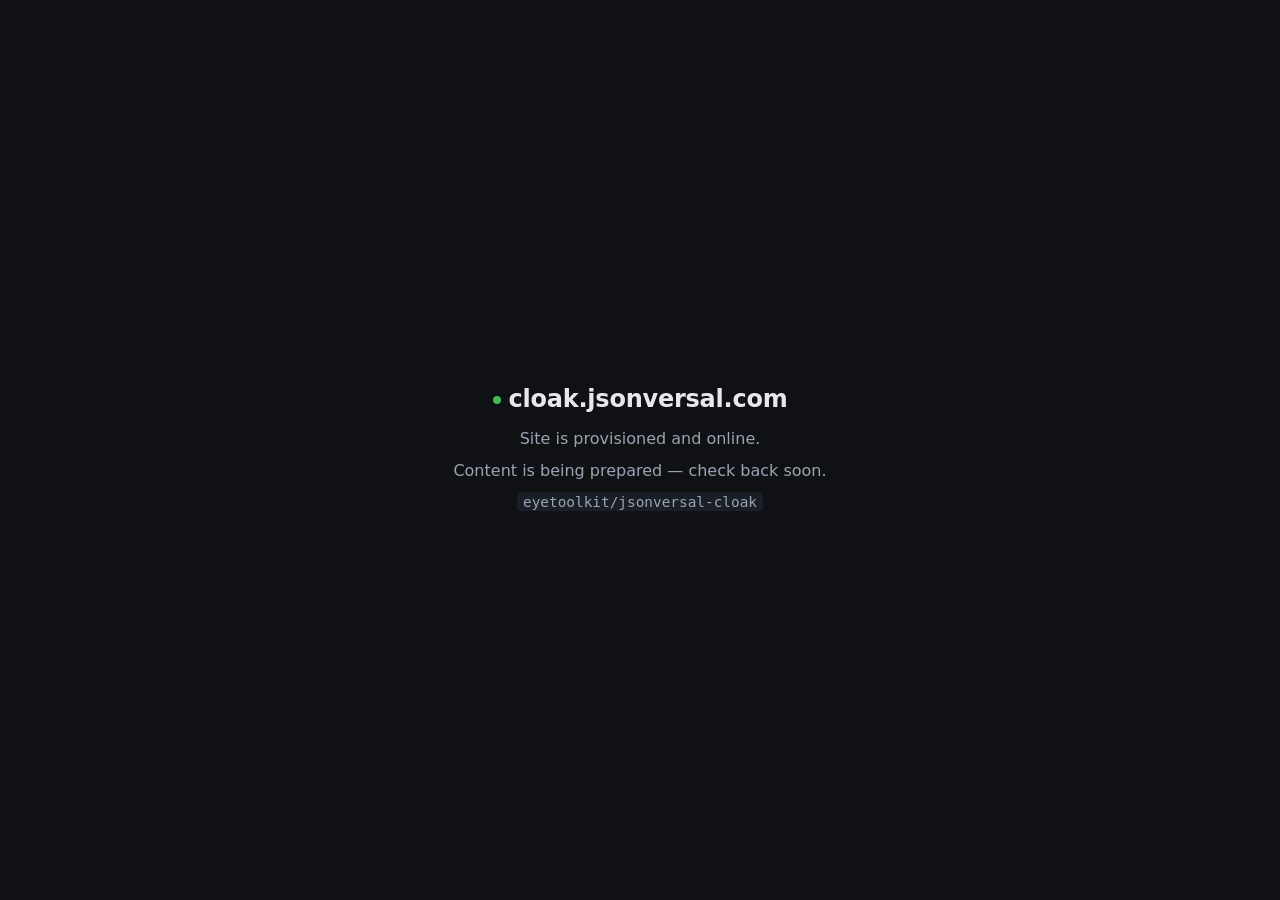
==== index.html @ 29f6fbf6 "chore: provision cloak.jsonversal.com placeholder" ====
<!doctype html>
<html lang="en">
<head>
<meta charset="utf-8">
<meta name="viewport" content="width=device-width,initial-scale=1">
<title>cloak — jsonversal</title>
<meta name="description" content="cloak.jsonversal.com — placeholder site. Content coming soon.">
<meta name="robots" content="noindex">
<link rel="canonical" href="https://cloak.jsonversal.com/">
<style>
  :root { color-scheme: light dark; }
  body {
    margin: 0; min-height: 100vh;
    display: grid; place-items: center;
    font: 16px/1.6 ui-sans-serif, system-ui, -apple-system, "Segoe UI", sans-serif;
    background: #0f1115; color: #e6e8eb;
  }
  main { text-align: center; padding: 2rem; max-width: 34rem; }
  h1 { font-size: 1.5rem; font-weight: 650; margin: 0 0 .5rem; letter-spacing: -.01em; }
  p { margin: .35rem 0; color: #9aa4b2; }
  code { background: #1a1f27; padding: .1rem .35rem; border-radius: 4px; font-size: .9em; }
  .dot { display:inline-block; width:8px; height:8px; border-radius:50%; background:#3fb950; margin-right:.5rem; vertical-align:middle; }
</style>
</head>
<body>
<main>
  <h1><span class="dot"></span>cloak.jsonversal.com</h1>
  <p>Site is provisioned and online.</p>
  <p>Content is being prepared — check back soon.</p>
  <p><code>eyetoolkit/jsonversal-cloak</code></p>
</main>
</body>
</html>
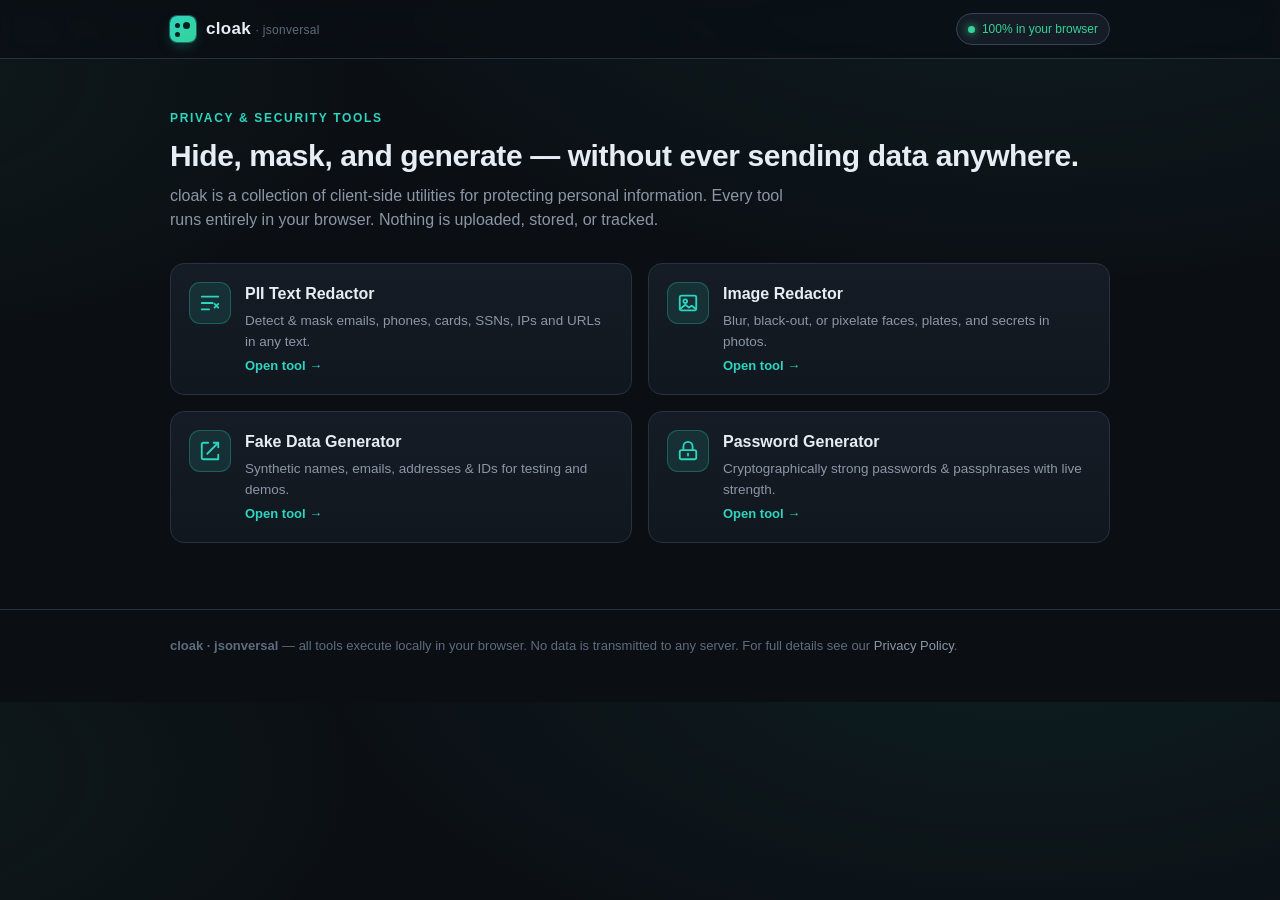
==== commit 7da0c24b: "Add 4 client-side privacy tools (PII redactor, image redactor, fake data, password generator) + hub" ====
--- a/index.html
+++ b/index.html
@@ -1,33 +1,89 @@
-<!doctype html>
+<!DOCTYPE html>
 <html lang="en">
 <head>
-<meta charset="utf-8">
-<meta name="viewport" content="width=device-width,initial-scale=1">
-<title>cloak — jsonversal</title>
-<meta name="description" content="cloak.jsonversal.com — placeholder site. Content coming soon.">
-<meta name="robots" content="noindex">
+<meta charset="UTF-8">
+<meta name="viewport" content="width=device-width, initial-scale=1">
+<title>cloak — jsonversal · Privacy &amp; security tools that run in your browser</title>
+<meta name="description" content="Client-side privacy and security tools. Your data never leaves your browser — no accounts, no uploads, no trackers.">
 <link rel="canonical" href="https://cloak.jsonversal.com/">
-<style>
-  :root { color-scheme: light dark; }
-  body {
-    margin: 0; min-height: 100vh;
-    display: grid; place-items: center;
-    font: 16px/1.6 ui-sans-serif, system-ui, -apple-system, "Segoe UI", sans-serif;
-    background: #0f1115; color: #e6e8eb;
-  }
-  main { text-align: center; padding: 2rem; max-width: 34rem; }
-  h1 { font-size: 1.5rem; font-weight: 650; margin: 0 0 .5rem; letter-spacing: -.01em; }
-  p { margin: .35rem 0; color: #9aa4b2; }
-  code { background: #1a1f27; padding: .1rem .35rem; border-radius: 4px; font-size: .9em; }
-  .dot { display:inline-block; width:8px; height:8px; border-radius:50%; background:#3fb950; margin-right:.5rem; vertical-align:middle; }
-</style>
+<link rel="stylesheet" href="assets/site.css">
 </head>
 <body>
-<main>
-  <h1><span class="dot"></span>cloak.jsonversal.com</h1>
-  <p>Site is provisioned and online.</p>
-  <p>Content is being prepared — check back soon.</p>
-  <p><code>eyetoolkit/jsonversal-cloak</code></p>
+<header class="topbar">
+  <div class="wrap">
+    <a class="brand" href="./">
+      <span class="logo" aria-hidden="true"></span>
+      <span><b>cloak</b> <span class="sub">· jsonversal</span></span>
+    </a>
+    <span class="spacer"></span>
+    <span class="badge-inbrowser"><span class="dot"></span> 100% in your browser</span>
+  </div>
+</header>
+
+<main class="wrap">
+  <section class="hero">
+    <span class="eyebrow">Privacy &amp; security tools</span>
+    <h1>Hide, mask, and generate — without ever sending data anywhere.</h1>
+    <p class="lead">cloak is a collection of client-side utilities for protecting personal information.
+      Every tool runs entirely in your browser. Nothing is uploaded, stored, or tracked.</p>
+
+    <div class="toolgrid">
+      <a class="toolcard" href="tools/pii-redactor">
+        <span class="ic" aria-hidden="true">
+          <svg width="22" height="22" viewBox="0 0 24 24" fill="none" stroke="currentColor" stroke-width="2" stroke-linecap="round" stroke-linejoin="round"><path d="M3 5h18M3 12h12M3 19h8"/><path d="m17 13 4 4M21 13l-4 4"/></svg>
+        </span>
+        <span>
+          <h3>PII Text Redactor</h3>
+          <p>Detect &amp; mask emails, phones, cards, SSNs, IPs and URLs in any text.</p>
+          <span class="go">Open tool →</span>
+        </span>
+      </a>
+
+      <a class="toolcard" href="tools/image-redactor">
+        <span class="ic" aria-hidden="true">
+          <svg width="22" height="22" viewBox="0 0 24 24" fill="none" stroke="currentColor" stroke-width="2" stroke-linecap="round" stroke-linejoin="round"><rect x="3" y="4" width="18" height="16" rx="2"/><circle cx="9" cy="10" r="2"/><path d="m4 18 5-4 4 3 3-2 4 3"/></svg>
+        </span>
+        <span>
+          <h3>Image Redactor</h3>
+          <p>Blur, black-out, or pixelate faces, plates, and secrets in photos.</p>
+          <span class="go">Open tool →</span>
+        </span>
+      </a>
+
+      <a class="toolcard" href="tools/fake-data">
+        <span class="ic" aria-hidden="true">
+          <svg width="22" height="22" viewBox="0 0 24 24" fill="none" stroke="currentColor" stroke-width="2" stroke-linecap="round" stroke-linejoin="round"><path d="M16 3h5v5"/><path d="M21 3 9 15"/><path d="M21 16v5H5a2 2 0 0 1-2-2V5a2 2 0 0 1 2-2h5"/><path d="M3 7v0"/></svg>
+        </span>
+        <span>
+          <h3>Fake Data Generator</h3>
+          <p>Synthetic names, emails, addresses &amp; IDs for testing and demos.</p>
+          <span class="go">Open tool →</span>
+        </span>
+      </a>
+
+      <a class="toolcard" href="tools/password-generator">
+        <span class="ic" aria-hidden="true">
+          <svg width="22" height="22" viewBox="0 0 24 24" fill="none" stroke="currentColor" stroke-width="2" stroke-linecap="round" stroke-linejoin="round"><rect x="3" y="11" width="18" height="10" rx="2"/><path d="M7 11V7a5 5 0 0 1 10 0v4"/><path d="M12 15v2"/></svg>
+        </span>
+        <span>
+          <h3>Password Generator</h3>
+          <p>Cryptographically strong passwords &amp; passphrases with live strength.</p>
+          <span class="go">Open tool →</span>
+        </span>
+      </a>
+    </div>
+  </section>
 </main>
+
+<footer>
+  <div class="wrap">
+    <strong>cloak · jsonversal</strong> — all tools execute locally in your browser.
+    No data is transmitted to any server. For full details see our
+    <a href="#" onclick="return false">Privacy Policy</a>.
+  </div>
+</footer>
+
+<div id="toast" role="status" aria-live="polite"></div>
+<script src="assets/app.js"></script>
 </body>
-</html>+</html>
--- a/assets/site.css
+++ b/assets/site.css
@@ -0,0 +1,163 @@
+/* cloak — jsonversal · shared site styles
+   Client-side privacy/security tools. No backend, no trackers. */
+:root{
+  --bg:#0b0f14;
+  --bg-2:#11171f;
+  --surface:#151c25;
+  --surface-2:#1b2430;
+  --border:#263241;
+  --border-strong:#33445a;
+  --text:#e6edf3;
+  --muted:#8b97a7;
+  --muted-2:#5d6b7d;
+  --accent:#2dd4bf;
+  --accent-2:#34d399;
+  --accent-ink:#04201c;
+  --danger:#f87171;
+  --warn:#fbbf24;
+  --radius:14px;
+  --radius-sm:9px;
+  --shadow:0 10px 30px -12px rgba(0,0,0,.6);
+  --maxw:980px;
+  --mono:ui-monospace,SFMono-Regular,"SF Mono",Menlo,Consolas,"Liberation Mono",monospace;
+  --sans:-apple-system,BlinkMacSystemFont,"Segoe UI",Roboto,Helvetica,Arial,"PingFang SC","Microsoft YaHei",sans-serif;
+}
+*{box-sizing:border-box}
+html{-webkit-text-size-adjust:100%}
+body{
+  margin:0;background:
+    radial-gradient(1200px 600px at 80% -10%, rgba(45,212,191,.08), transparent 60%),
+    radial-gradient(900px 500px at -10% 10%, rgba(52,211,153,.06), transparent 55%),
+    var(--bg);
+  color:var(--text);font-family:var(--sans);
+  line-height:1.55;font-size:15px;-webkit-font-smoothing:antialiased;
+}
+a{color:var(--accent);text-decoration:none}
+a:hover{text-decoration:underline}
+.wrap{max-width:var(--maxw);margin:0 auto;padding:0 20px}
+.visually-hidden{position:absolute!important;width:1px;height:1px;overflow:hidden;clip:rect(0 0 0 0)}
+
+/* top bar */
+.topbar{
+  position:sticky;top:0;z-index:20;
+  backdrop-filter:saturate(160%) blur(8px);
+  background:rgba(11,15,20,.78);border-bottom:1px solid var(--border);
+}
+.topbar .wrap{display:flex;align-items:center;gap:14px;height:58px}
+.brand{display:flex;align-items:center;gap:10px;font-weight:700;letter-spacing:.3px;color:var(--text)}
+.brand:hover{text-decoration:none}
+.brand .logo{
+  width:26px;height:26px;border-radius:7px;flex:0 0 auto;
+  background:linear-gradient(135deg,var(--accent),var(--accent-2));
+  position:relative;box-shadow:0 0 0 1px rgba(45,212,191,.4),0 6px 16px -6px rgba(45,212,191,.6);
+}
+.brand .logo::after{content:"";position:absolute;inset:6px 6px auto auto;width:7px;height:7px;border-radius:50%;background:var(--accent-ink);box-shadow:-9px 9px 0 -1px var(--accent-ink),-9px 0 0 -1px var(--accent-ink)}
+.brand b{font-size:17px}
+.brand .sub{color:var(--muted-2);font-weight:500;font-size:12px}
+.topbar .spacer{flex:1}
+.badge-inbrowser{
+  display:inline-flex;align-items:center;gap:7px;font-size:12px;color:var(--accent-2);
+  border:1px solid var(--border-strong);background:var(--surface);padding:6px 11px;border-radius:999px;
+}
+.badge-inbrowser .dot{width:7px;height:7px;border-radius:50%;background:var(--accent-2);box-shadow:0 0 8px var(--accent-2)}
+
+/* hero / hub */
+.hero{padding:46px 0 8px}
+.hero h1{font-size:30px;line-height:1.2;margin:0 0 10px;letter-spacing:-.4px}
+.hero p.lead{color:var(--muted);font-size:16px;max-width:640px;margin:0}
+.eyebrow{display:inline-block;font-size:12px;letter-spacing:.14em;text-transform:uppercase;color:var(--accent);font-weight:700;margin-bottom:10px}
+
+.toolgrid{display:grid;grid-template-columns:repeat(2,1fr);gap:16px;margin:30px 0 8px}
+.toolcard{
+  display:flex;gap:14px;align-items:flex-start;padding:18px;border:1px solid var(--border);
+  border-radius:var(--radius);background:linear-gradient(180deg,var(--surface),var(--bg-2));
+  transition:transform .15s ease,border-color .15s ease,box-shadow .15s ease;
+}
+.toolcard:hover{transform:translateY(-3px);border-color:var(--border-strong);box-shadow:var(--shadow);text-decoration:none}
+.toolcard .ic{
+  width:42px;height:42px;flex:0 0 auto;border-radius:11px;display:grid;place-items:center;
+  background:rgba(45,212,191,.12);border:1px solid rgba(45,212,191,.28);color:var(--accent);
+}
+.toolcard h3{margin:0 0 4px;font-size:16px;color:var(--text)}
+.toolcard p{margin:0;color:var(--muted);font-size:13.5px}
+.toolcard .go{margin-top:8px;font-size:13px;color:var(--accent);font-weight:600}
+
+/* tool page layout */
+.toolhead{padding:34px 0 6px}
+.toolhead h1{font-size:25px;margin:0 0 6px;letter-spacing:-.3px}
+.toolhead p{color:var(--muted);margin:0;max-width:680px}
+.breadcrumb{font-size:13px;color:var(--muted-2);margin-bottom:14px}
+.breadcrumb a{color:var(--muted)}
+
+.panel{
+  background:var(--surface);border:1px solid var(--border);border-radius:var(--radius);
+  padding:20px;margin:18px 0;
+}
+.panel h2{font-size:14px;text-transform:uppercase;letter-spacing:.1em;color:var(--muted);margin:0 0 14px}
+.row{display:flex;flex-wrap:wrap;gap:12px;align-items:center}
+.row.gap-lg{gap:20px}
+.col{flex:1 1 280px;min-width:240px}
+label.field{display:block;font-size:13px;color:var(--muted);margin:0 0 7px;font-weight:600}
+.hint{color:var(--muted-2);font-size:12px;margin-top:6px}
+.sep{height:1px;background:var(--border);margin:18px 0;border:0}
+
+textarea,input[type=text],input[type=number],select{
+  width:100%;background:var(--bg-2);color:var(--text);border:1px solid var(--border);
+  border-radius:var(--radius-sm);padding:11px 12px;font-family:var(--sans);font-size:14px;
+  transition:border-color .15s;
+}
+textarea{resize:vertical;min-height:150px;font-family:var(--mono);font-size:13px;line-height:1.5}
+textarea:focus,input:focus,select:focus{outline:none;border-color:var(--accent);box-shadow:0 0 0 3px rgba(45,212,191,.15)}
+select{padding:10px 12px}
+
+button{
+  font-family:var(--sans);font-size:14px;font-weight:600;cursor:pointer;
+  border:1px solid var(--border-strong);background:var(--surface-2);color:var(--text);
+  border-radius:var(--radius-sm);padding:10px 16px;transition:filter .15s,border-color .15s,background .15s;
+}
+button:hover{filter:brightness(1.12);border-color:var(--border-strong)}
+button.primary{background:linear-gradient(135deg,var(--accent),var(--accent-2));color:var(--accent-ink);border-color:transparent}
+button.primary:hover{filter:brightness(1.06)}
+button.ghost{background:transparent}
+button:disabled{opacity:.5;cursor:not-allowed}
+.btn-row{display:flex;flex-wrap:wrap;gap:10px;margin-top:4px}
+
+.check{display:flex;align-items:center;gap:9px;font-size:13.5px;color:var(--text);padding:7px 0;cursor:pointer}
+.check input{width:17px;height:17px;accent-color:var(--accent);flex:0 0 auto}
+.check .desc{color:var(--muted-2);font-size:12px}
+
+.meter{height:8px;border-radius:999px;background:var(--bg-2);overflow:hidden;border:1px solid var(--border)}
+.meter > i{display:block;height:100%;width:0;background:var(--accent-2);transition:width .25s,background .25s}
+.strength-label{font-size:12.5px;font-weight:700;margin-top:6px}
+
+.out{
+  margin-top:14px;background:var(--bg-2);border:1px dashed var(--border-strong);border-radius:var(--radius-sm);
+  padding:13px 14px;font-family:var(--mono);font-size:13px;white-space:pre-wrap;word-break:break-all;min-height:20px;color:var(--text);
+}
+.stat{display:inline-flex;gap:8px;align-items:center;font-size:13px;color:var(--muted);margin-right:16px}
+.stat b{color:var(--accent-2);font-variant-numeric:tabular-nums}
+
+table.data{width:100%;border-collapse:collapse;font-size:13px;margin-top:6px}
+table.data th,table.data td{border:1px solid var(--border);padding:8px 10px;text-align:left}
+table.data th{background:var(--bg-2);color:var(--muted);font-weight:600}
+table.data td{font-family:var(--mono);font-size:12.5px}
+
+canvas{max-width:100%;border:1px solid var(--border);border-radius:var(--radius-sm);background:
+  repeating-conic-gradient(#1a212b 0% 25%, #141a22 0% 50%) 50% / 18px 18px;cursor:crosshair;touch-action:none}
+.toolbar{display:flex;flex-wrap:wrap;gap:10px;align-items:center;margin-bottom:12px}
+
+footer{border-top:1px solid var(--border);margin-top:50px;padding:26px 0 46px;color:var(--muted-2);font-size:13px}
+footer a{color:var(--muted)}
+
+/* toast */
+#toast{position:fixed;left:50%;bottom:28px;transform:translateX(-50%) translateY(20px);
+  background:var(--surface-2);border:1px solid var(--border-strong);color:var(--text);
+  padding:11px 18px;border-radius:10px;font-size:13.5px;opacity:0;pointer-events:none;
+  transition:opacity .2s,transform .2s;z-index:60;box-shadow:var(--shadow)}
+#toast.show{opacity:1;transform:translateX(-50%) translateY(0)}
+#toast.err{border-color:var(--danger);color:var(--danger)}
+
+@media (max-width:720px){
+  .toolgrid{grid-template-columns:1fr}
+  .hero h1{font-size:25px}
+}
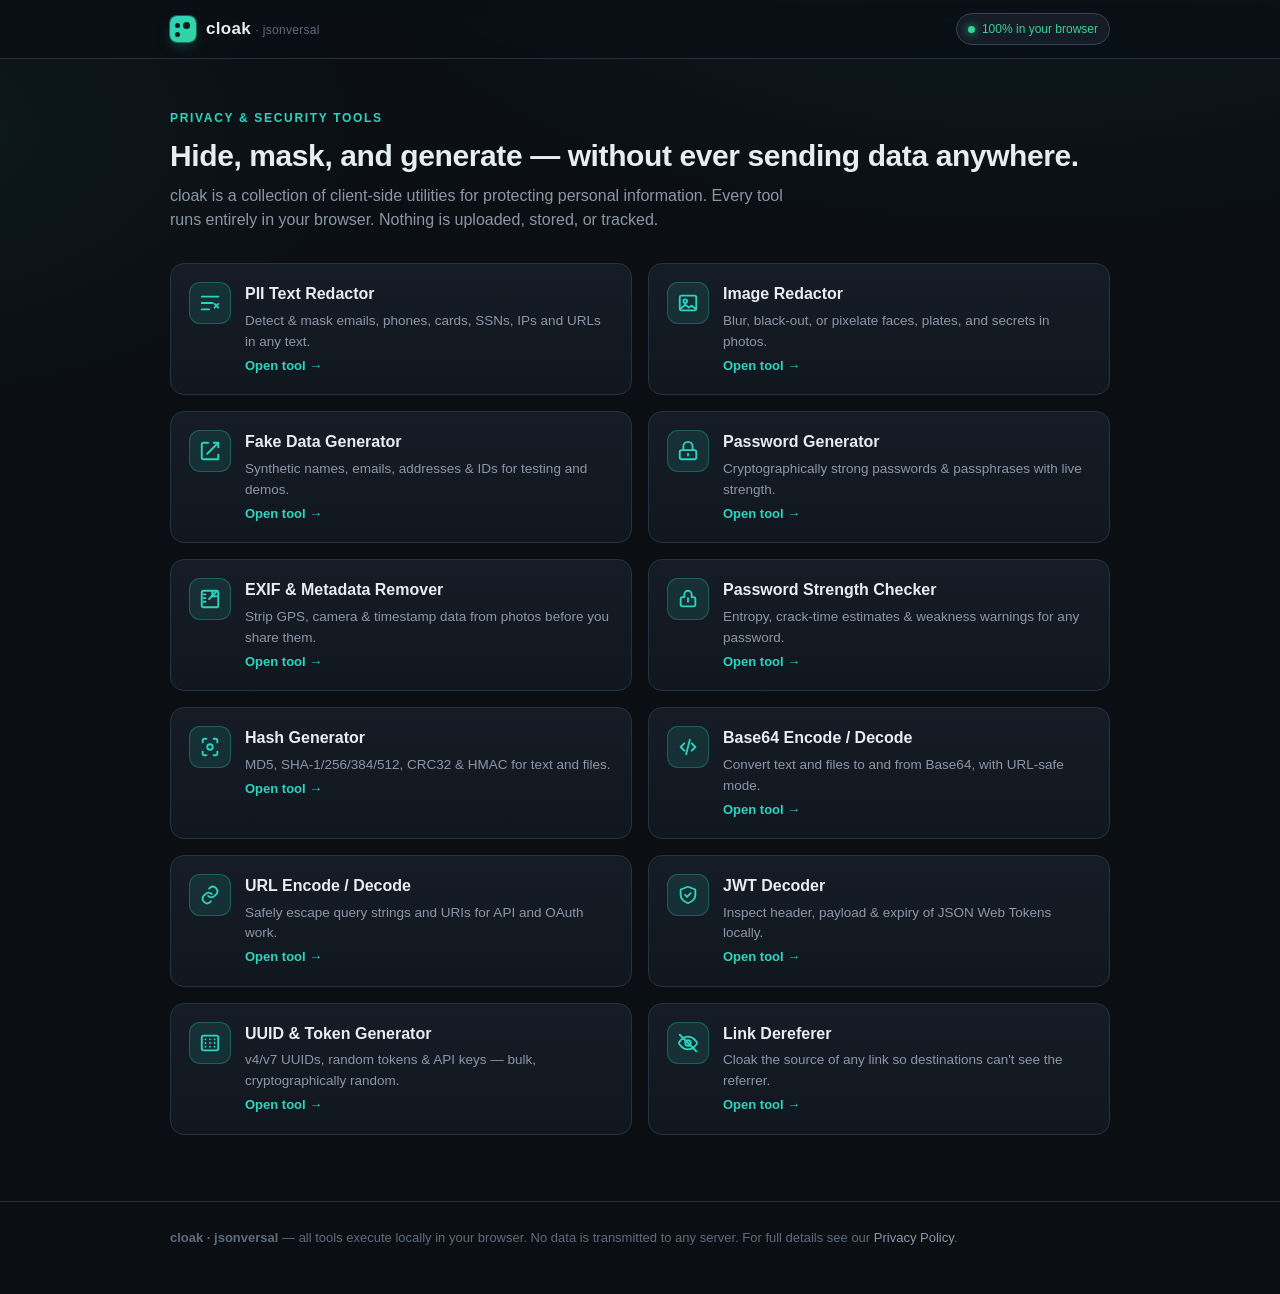
==== commit af7c4ecb: "Add Phase 2 A-group: EXIF remover, password strength, hash, base64, URL, JWT decoder, UUID/token, de" ====
--- a/index.html
+++ b/index.html
@@ -71,6 +71,94 @@
           <span class="go">Open tool →</span>
         </span>
       </a>
+
+      <a class="toolcard" href="tools/exif-remover">
+        <span class="ic" aria-hidden="true">
+          <svg width="22" height="22" viewBox="0 0 24 24" fill="none" stroke="currentColor" stroke-width="2" stroke-linecap="round" stroke-linejoin="round"><path d="M14.5 4v5H19"/><path d="M19 4 11 12"/><path d="M5 7h2M5 11h2M5 15h2"/><rect x="3" y="3" width="18" height="18" rx="2"/></svg>
+        </span>
+        <span>
+          <h3>EXIF &amp; Metadata Remover</h3>
+          <p>Strip GPS, camera &amp; timestamp data from photos before you share them.</p>
+          <span class="go">Open tool →</span>
+        </span>
+      </a>
+
+      <a class="toolcard" href="tools/password-strength">
+        <span class="ic" aria-hidden="true">
+          <svg width="22" height="22" viewBox="0 0 24 24" fill="none" stroke="currentColor" stroke-width="2" stroke-linecap="round" stroke-linejoin="round"><path d="M12 3a4 4 0 0 0-4 4v3H6a2 2 0 0 0-2 2v6a2 2 0 0 0 2 2h12a2 2 0 0 0 2-2v-6a2 2 0 0 0-2-2h-2V7a4 4 0 0 0-4-4Z"/><path d="M12 11v4"/></svg>
+        </span>
+        <span>
+          <h3>Password Strength Checker</h3>
+          <p>Entropy, crack-time estimates &amp; weakness warnings for any password.</p>
+          <span class="go">Open tool →</span>
+        </span>
+      </a>
+
+      <a class="toolcard" href="tools/hash">
+        <span class="ic" aria-hidden="true">
+          <svg width="22" height="22" viewBox="0 0 24 24" fill="none" stroke="currentColor" stroke-width="2" stroke-linecap="round" stroke-linejoin="round"><path d="M4 7V5a2 2 0 0 1 2-2h2M4 17v2a2 2 0 0 0 2 2h2M20 7V5a2 2 0 0 0-2-2h-2M20 17v2a2 2 0 0 1-2 2h-2"/><circle cx="12" cy="12" r="3"/></svg>
+        </span>
+        <span>
+          <h3>Hash Generator</h3>
+          <p>MD5, SHA-1/256/384/512, CRC32 &amp; HMAC for text and files.</p>
+          <span class="go">Open tool →</span>
+        </span>
+      </a>
+
+      <a class="toolcard" href="tools/base64">
+        <span class="ic" aria-hidden="true">
+          <svg width="22" height="22" viewBox="0 0 24 24" fill="none" stroke="currentColor" stroke-width="2" stroke-linecap="round" stroke-linejoin="round"><path d="m8 8-4 4 4 4M16 8l4 4-4 4M14 4l-4 16"/></svg>
+        </span>
+        <span>
+          <h3>Base64 Encode / Decode</h3>
+          <p>Convert text and files to and from Base64, with URL-safe mode.</p>
+          <span class="go">Open tool →</span>
+        </span>
+      </a>
+
+      <a class="toolcard" href="tools/url">
+        <span class="ic" aria-hidden="true">
+          <svg width="22" height="22" viewBox="0 0 24 24" fill="none" stroke="currentColor" stroke-width="2" stroke-linecap="round" stroke-linejoin="round"><path d="M10 13a5 5 0 0 0 7 0l2-2a5 5 0 0 0-7-7l-1 1"/><path d="M14 11a5 5 0 0 0-7 0l-2 2a5 5 0 0 0 7 7l1-1"/></svg>
+        </span>
+        <span>
+          <h3>URL Encode / Decode</h3>
+          <p>Safely escape query strings and URIs for API and OAuth work.</p>
+          <span class="go">Open tool →</span>
+        </span>
+      </a>
+
+      <a class="toolcard" href="tools/jwt-decoder">
+        <span class="ic" aria-hidden="true">
+          <svg width="22" height="22" viewBox="0 0 24 24" fill="none" stroke="currentColor" stroke-width="2" stroke-linecap="round" stroke-linejoin="round"><path d="M12 3 4 6v6c0 4 3 7 8 9 5-2 8-5 8-9V6l-8-3Z"/><path d="m9 12 2 2 4-4"/></svg>
+        </span>
+        <span>
+          <h3>JWT Decoder</h3>
+          <p>Inspect header, payload &amp; expiry of JSON Web Tokens locally.</p>
+          <span class="go">Open tool →</span>
+        </span>
+      </a>
+
+      <a class="toolcard" href="tools/uuid-generator">
+        <span class="ic" aria-hidden="true">
+          <svg width="22" height="22" viewBox="0 0 24 24" fill="none" stroke="currentColor" stroke-width="2" stroke-linecap="round" stroke-linejoin="round"><rect x="3" y="4" width="18" height="16" rx="2"/><path d="M7 8h0M12 8h0M17 8h0M7 12h0M12 12h0M17 12h0M7 16h0M12 16h0M17 16h0"/></svg>
+        </span>
+        <span>
+          <h3>UUID &amp; Token Generator</h3>
+          <p>v4/v7 UUIDs, random tokens &amp; API keys — bulk, cryptographically random.</p>
+          <span class="go">Open tool →</span>
+        </span>
+      </a>
+
+      <a class="toolcard" href="tools/dereferer">
+        <span class="ic" aria-hidden="true">
+          <svg width="22" height="22" viewBox="0 0 24 24" fill="none" stroke="currentColor" stroke-width="2" stroke-linecap="round" stroke-linejoin="round"><path d="M2 12s3-7 10-7 10 7 10 7-3 7-10 7-10-7-10-7Z"/><circle cx="12" cy="12" r="3"/><path d="m3 3 18 18"/></svg>
+        </span>
+        <span>
+          <h3>Link Dereferer</h3>
+          <p>Cloak the source of any link so destinations can't see the referrer.</p>
+          <span class="go">Open tool →</span>
+        </span>
+      </a>
     </div>
   </section>
 </main>
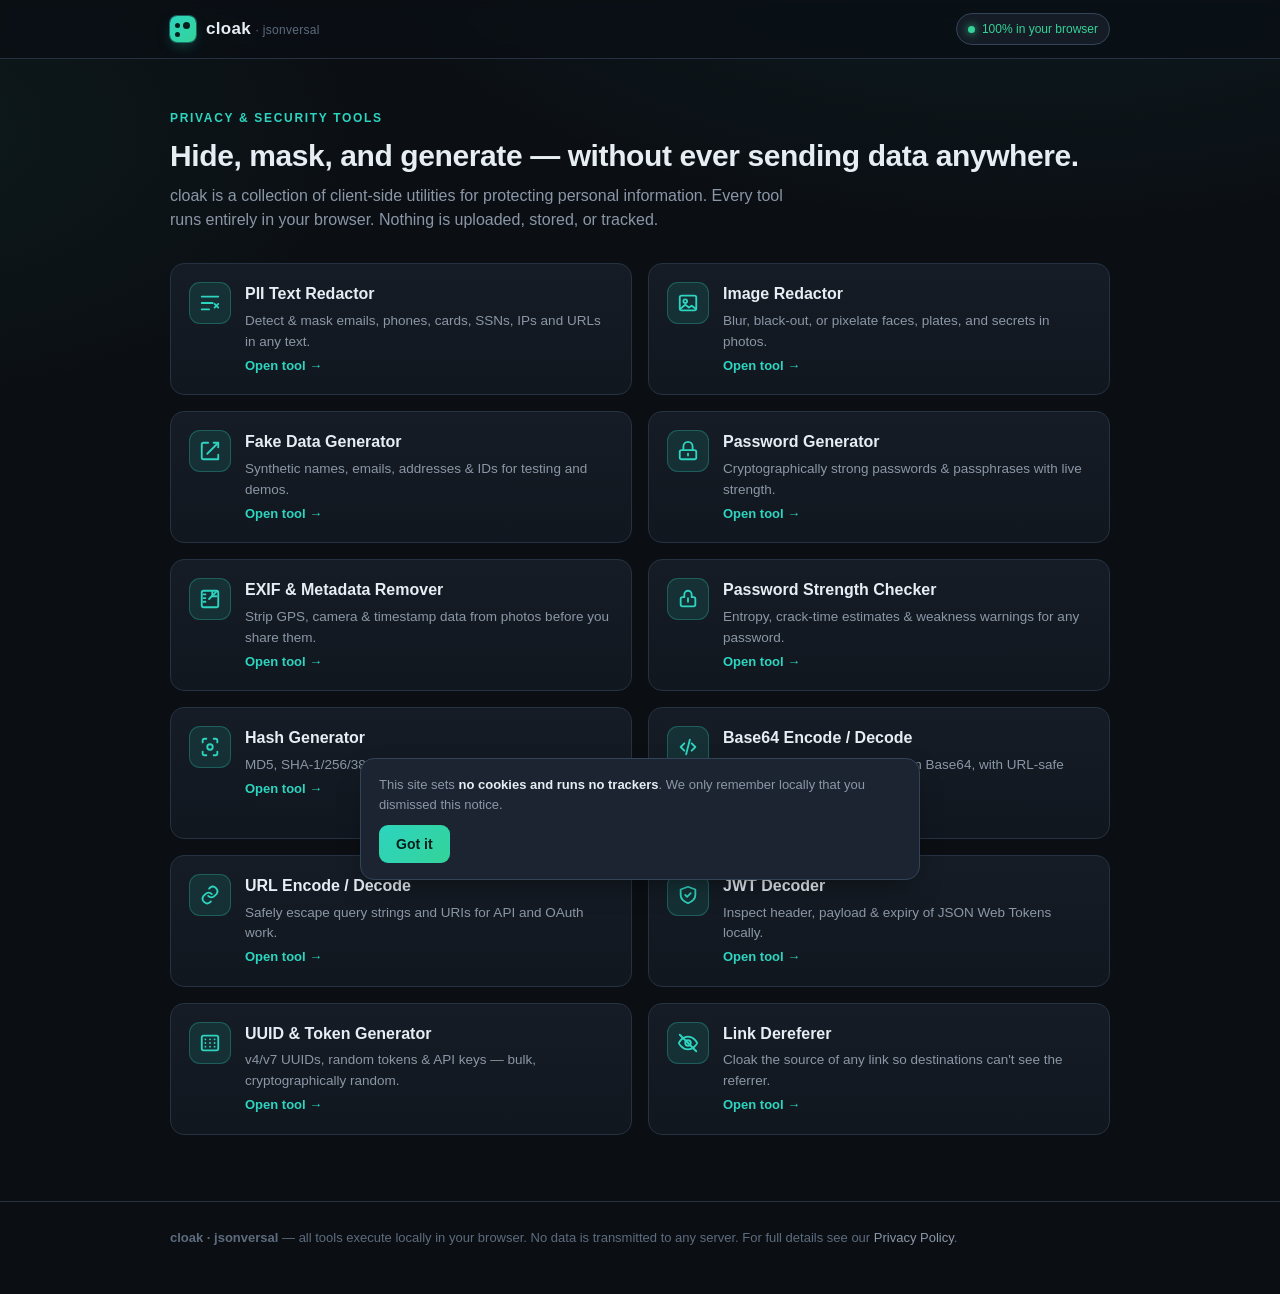
==== commit c4df9ea2: "Add P0 site infrastructure & compliance fixes - _headers: CSP + security headers (X-Frame-Options, n" ====
--- a/index.html
+++ b/index.html
@@ -1,177 +1,204 @@
-<!DOCTYPE html>
-<html lang="en">
-<head>
-<meta charset="UTF-8">
-<meta name="viewport" content="width=device-width, initial-scale=1">
-<title>cloak — jsonversal · Privacy &amp; security tools that run in your browser</title>
-<meta name="description" content="Client-side privacy and security tools. Your data never leaves your browser — no accounts, no uploads, no trackers.">
-<link rel="canonical" href="https://cloak.jsonversal.com/">
-<link rel="stylesheet" href="assets/site.css">
-</head>
-<body>
-<header class="topbar">
-  <div class="wrap">
-    <a class="brand" href="./">
-      <span class="logo" aria-hidden="true"></span>
-      <span><b>cloak</b> <span class="sub">· jsonversal</span></span>
-    </a>
-    <span class="spacer"></span>
-    <span class="badge-inbrowser"><span class="dot"></span> 100% in your browser</span>
-  </div>
-</header>
-
-<main class="wrap">
-  <section class="hero">
-    <span class="eyebrow">Privacy &amp; security tools</span>
-    <h1>Hide, mask, and generate — without ever sending data anywhere.</h1>
-    <p class="lead">cloak is a collection of client-side utilities for protecting personal information.
-      Every tool runs entirely in your browser. Nothing is uploaded, stored, or tracked.</p>
-
-    <div class="toolgrid">
-      <a class="toolcard" href="tools/pii-redactor">
-        <span class="ic" aria-hidden="true">
-          <svg width="22" height="22" viewBox="0 0 24 24" fill="none" stroke="currentColor" stroke-width="2" stroke-linecap="round" stroke-linejoin="round"><path d="M3 5h18M3 12h12M3 19h8"/><path d="m17 13 4 4M21 13l-4 4"/></svg>
-        </span>
-        <span>
-          <h3>PII Text Redactor</h3>
-          <p>Detect &amp; mask emails, phones, cards, SSNs, IPs and URLs in any text.</p>
-          <span class="go">Open tool →</span>
-        </span>
-      </a>
-
-      <a class="toolcard" href="tools/image-redactor">
-        <span class="ic" aria-hidden="true">
-          <svg width="22" height="22" viewBox="0 0 24 24" fill="none" stroke="currentColor" stroke-width="2" stroke-linecap="round" stroke-linejoin="round"><rect x="3" y="4" width="18" height="16" rx="2"/><circle cx="9" cy="10" r="2"/><path d="m4 18 5-4 4 3 3-2 4 3"/></svg>
-        </span>
-        <span>
-          <h3>Image Redactor</h3>
-          <p>Blur, black-out, or pixelate faces, plates, and secrets in photos.</p>
-          <span class="go">Open tool →</span>
-        </span>
-      </a>
-
-      <a class="toolcard" href="tools/fake-data">
-        <span class="ic" aria-hidden="true">
-          <svg width="22" height="22" viewBox="0 0 24 24" fill="none" stroke="currentColor" stroke-width="2" stroke-linecap="round" stroke-linejoin="round"><path d="M16 3h5v5"/><path d="M21 3 9 15"/><path d="M21 16v5H5a2 2 0 0 1-2-2V5a2 2 0 0 1 2-2h5"/><path d="M3 7v0"/></svg>
-        </span>
-        <span>
-          <h3>Fake Data Generator</h3>
-          <p>Synthetic names, emails, addresses &amp; IDs for testing and demos.</p>
-          <span class="go">Open tool →</span>
-        </span>
-      </a>
-
-      <a class="toolcard" href="tools/password-generator">
-        <span class="ic" aria-hidden="true">
-          <svg width="22" height="22" viewBox="0 0 24 24" fill="none" stroke="currentColor" stroke-width="2" stroke-linecap="round" stroke-linejoin="round"><rect x="3" y="11" width="18" height="10" rx="2"/><path d="M7 11V7a5 5 0 0 1 10 0v4"/><path d="M12 15v2"/></svg>
-        </span>
-        <span>
-          <h3>Password Generator</h3>
-          <p>Cryptographically strong passwords &amp; passphrases with live strength.</p>
-          <span class="go">Open tool →</span>
-        </span>
-      </a>
-
-      <a class="toolcard" href="tools/exif-remover">
-        <span class="ic" aria-hidden="true">
-          <svg width="22" height="22" viewBox="0 0 24 24" fill="none" stroke="currentColor" stroke-width="2" stroke-linecap="round" stroke-linejoin="round"><path d="M14.5 4v5H19"/><path d="M19 4 11 12"/><path d="M5 7h2M5 11h2M5 15h2"/><rect x="3" y="3" width="18" height="18" rx="2"/></svg>
-        </span>
-        <span>
-          <h3>EXIF &amp; Metadata Remover</h3>
-          <p>Strip GPS, camera &amp; timestamp data from photos before you share them.</p>
-          <span class="go">Open tool →</span>
-        </span>
-      </a>
-
-      <a class="toolcard" href="tools/password-strength">
-        <span class="ic" aria-hidden="true">
-          <svg width="22" height="22" viewBox="0 0 24 24" fill="none" stroke="currentColor" stroke-width="2" stroke-linecap="round" stroke-linejoin="round"><path d="M12 3a4 4 0 0 0-4 4v3H6a2 2 0 0 0-2 2v6a2 2 0 0 0 2 2h12a2 2 0 0 0 2-2v-6a2 2 0 0 0-2-2h-2V7a4 4 0 0 0-4-4Z"/><path d="M12 11v4"/></svg>
-        </span>
-        <span>
-          <h3>Password Strength Checker</h3>
-          <p>Entropy, crack-time estimates &amp; weakness warnings for any password.</p>
-          <span class="go">Open tool →</span>
-        </span>
-      </a>
-
-      <a class="toolcard" href="tools/hash">
-        <span class="ic" aria-hidden="true">
-          <svg width="22" height="22" viewBox="0 0 24 24" fill="none" stroke="currentColor" stroke-width="2" stroke-linecap="round" stroke-linejoin="round"><path d="M4 7V5a2 2 0 0 1 2-2h2M4 17v2a2 2 0 0 0 2 2h2M20 7V5a2 2 0 0 0-2-2h-2M20 17v2a2 2 0 0 1-2 2h-2"/><circle cx="12" cy="12" r="3"/></svg>
-        </span>
-        <span>
-          <h3>Hash Generator</h3>
-          <p>MD5, SHA-1/256/384/512, CRC32 &amp; HMAC for text and files.</p>
-          <span class="go">Open tool →</span>
-        </span>
-      </a>
-
-      <a class="toolcard" href="tools/base64">
-        <span class="ic" aria-hidden="true">
-          <svg width="22" height="22" viewBox="0 0 24 24" fill="none" stroke="currentColor" stroke-width="2" stroke-linecap="round" stroke-linejoin="round"><path d="m8 8-4 4 4 4M16 8l4 4-4 4M14 4l-4 16"/></svg>
-        </span>
-        <span>
-          <h3>Base64 Encode / Decode</h3>
-          <p>Convert text and files to and from Base64, with URL-safe mode.</p>
-          <span class="go">Open tool →</span>
-        </span>
-      </a>
-
-      <a class="toolcard" href="tools/url">
-        <span class="ic" aria-hidden="true">
-          <svg width="22" height="22" viewBox="0 0 24 24" fill="none" stroke="currentColor" stroke-width="2" stroke-linecap="round" stroke-linejoin="round"><path d="M10 13a5 5 0 0 0 7 0l2-2a5 5 0 0 0-7-7l-1 1"/><path d="M14 11a5 5 0 0 0-7 0l-2 2a5 5 0 0 0 7 7l1-1"/></svg>
-        </span>
-        <span>
-          <h3>URL Encode / Decode</h3>
-          <p>Safely escape query strings and URIs for API and OAuth work.</p>
-          <span class="go">Open tool →</span>
-        </span>
-      </a>
-
-      <a class="toolcard" href="tools/jwt-decoder">
-        <span class="ic" aria-hidden="true">
-          <svg width="22" height="22" viewBox="0 0 24 24" fill="none" stroke="currentColor" stroke-width="2" stroke-linecap="round" stroke-linejoin="round"><path d="M12 3 4 6v6c0 4 3 7 8 9 5-2 8-5 8-9V6l-8-3Z"/><path d="m9 12 2 2 4-4"/></svg>
-        </span>
-        <span>
-          <h3>JWT Decoder</h3>
-          <p>Inspect header, payload &amp; expiry of JSON Web Tokens locally.</p>
-          <span class="go">Open tool →</span>
-        </span>
-      </a>
-
-      <a class="toolcard" href="tools/uuid-generator">
-        <span class="ic" aria-hidden="true">
-          <svg width="22" height="22" viewBox="0 0 24 24" fill="none" stroke="currentColor" stroke-width="2" stroke-linecap="round" stroke-linejoin="round"><rect x="3" y="4" width="18" height="16" rx="2"/><path d="M7 8h0M12 8h0M17 8h0M7 12h0M12 12h0M17 12h0M7 16h0M12 16h0M17 16h0"/></svg>
-        </span>
-        <span>
-          <h3>UUID &amp; Token Generator</h3>
-          <p>v4/v7 UUIDs, random tokens &amp; API keys — bulk, cryptographically random.</p>
-          <span class="go">Open tool →</span>
-        </span>
-      </a>
-
-      <a class="toolcard" href="tools/dereferer">
-        <span class="ic" aria-hidden="true">
-          <svg width="22" height="22" viewBox="0 0 24 24" fill="none" stroke="currentColor" stroke-width="2" stroke-linecap="round" stroke-linejoin="round"><path d="M2 12s3-7 10-7 10 7 10 7-3 7-10 7-10-7-10-7Z"/><circle cx="12" cy="12" r="3"/><path d="m3 3 18 18"/></svg>
-        </span>
-        <span>
-          <h3>Link Dereferer</h3>
-          <p>Cloak the source of any link so destinations can't see the referrer.</p>
-          <span class="go">Open tool →</span>
-        </span>
-      </a>
-    </div>
-  </section>
-</main>
-
-<footer>
-  <div class="wrap">
-    <strong>cloak · jsonversal</strong> — all tools execute locally in your browser.
-    No data is transmitted to any server. For full details see our
-    <a href="#" onclick="return false">Privacy Policy</a>.
-  </div>
-</footer>
-
-<div id="toast" role="status" aria-live="polite"></div>
-<script src="assets/app.js"></script>
-</body>
-</html>
+<!-- AI生成 -->
+<!DOCTYPE html>
+<html lang="en">
+<head>
+<meta charset="UTF-8">
+<meta name="viewport" content="width=device-width, initial-scale=1">
+<title>cloak — jsonversal · Privacy &amp; security tools that run in your browser</title>
+<meta name="description" content="Client-side privacy and security tools. Your data never leaves your browser — no accounts, no uploads, no trackers.">
+<link rel="canonical" href="https://cloak.jsonversal.com/">
+<link rel="icon" type="image/svg+xml" href="favicon.svg">
+<link rel="manifest" href="manifest.json">
+<meta name="theme-color" content="#0b0f14">
+<meta name="robots" content="index,follow">
+<meta property="og:type" content="website">
+<meta property="og:title" content="cloak.jsonversal.com — Privacy & security tools in your browser">
+<meta property="og:description" content="Redact PII, blur images, strip EXIF, hash, encode and generate secrets — 100% in your browser. Nothing is uploaded.">
+<meta property="og:url" content="https://cloak.jsonversal.com/">
+<meta name="twitter:card" content="summary">
+<script type="application/ld+json">
+{
+  "@context": "https://schema.org",
+  "@type": "WebSite",
+  "name": "cloak · jsonversal",
+  "url": "https://cloak.jsonversal.com/",
+  "description": "Client-side privacy and security tools that run entirely in your browser.",
+  "publisher": { "@type": "Organization", "name": "jsonversal", "url": "https://jsonversal.com" }
+}
+</script>
+<link rel="stylesheet" href="assets/site.css">
+</head>
+<body>
+<header class="topbar">
+  <div class="wrap">
+    <a class="brand" href="./">
+      <span class="logo" aria-hidden="true"></span>
+      <span><b>cloak</b> <span class="sub">· jsonversal</span></span>
+    </a>
+    <span class="spacer"></span>
+    <span class="badge-inbrowser"><span class="dot"></span> 100% in your browser</span>
+  </div>
+</header>
+
+<main class="wrap">
+  <section class="hero">
+    <span class="eyebrow">Privacy &amp; security tools</span>
+    <h1>Hide, mask, and generate — without ever sending data anywhere.</h1>
+    <p class="lead">cloak is a collection of client-side utilities for protecting personal information.
+      Every tool runs entirely in your browser. Nothing is uploaded, stored, or tracked.</p>
+
+    <div class="toolgrid">
+      <a class="toolcard" href="tools/pii-redactor">
+        <span class="ic" aria-hidden="true">
+          <svg width="22" height="22" viewBox="0 0 24 24" fill="none" stroke="currentColor" stroke-width="2" stroke-linecap="round" stroke-linejoin="round"><path d="M3 5h18M3 12h12M3 19h8"/><path d="m17 13 4 4M21 13l-4 4"/></svg>
+        </span>
+        <span>
+          <h3>PII Text Redactor</h3>
+          <p>Detect &amp; mask emails, phones, cards, SSNs, IPs and URLs in any text.</p>
+          <span class="go">Open tool →</span>
+        </span>
+      </a>
+
+      <a class="toolcard" href="tools/image-redactor">
+        <span class="ic" aria-hidden="true">
+          <svg width="22" height="22" viewBox="0 0 24 24" fill="none" stroke="currentColor" stroke-width="2" stroke-linecap="round" stroke-linejoin="round"><rect x="3" y="4" width="18" height="16" rx="2"/><circle cx="9" cy="10" r="2"/><path d="m4 18 5-4 4 3 3-2 4 3"/></svg>
+        </span>
+        <span>
+          <h3>Image Redactor</h3>
+          <p>Blur, black-out, or pixelate faces, plates, and secrets in photos.</p>
+          <span class="go">Open tool →</span>
+        </span>
+      </a>
+
+      <a class="toolcard" href="tools/fake-data">
+        <span class="ic" aria-hidden="true">
+          <svg width="22" height="22" viewBox="0 0 24 24" fill="none" stroke="currentColor" stroke-width="2" stroke-linecap="round" stroke-linejoin="round"><path d="M16 3h5v5"/><path d="M21 3 9 15"/><path d="M21 16v5H5a2 2 0 0 1-2-2V5a2 2 0 0 1 2-2h5"/><path d="M3 7v0"/></svg>
+        </span>
+        <span>
+          <h3>Fake Data Generator</h3>
+          <p>Synthetic names, emails, addresses &amp; IDs for testing and demos.</p>
+          <span class="go">Open tool →</span>
+        </span>
+      </a>
+
+      <a class="toolcard" href="tools/password-generator">
+        <span class="ic" aria-hidden="true">
+          <svg width="22" height="22" viewBox="0 0 24 24" fill="none" stroke="currentColor" stroke-width="2" stroke-linecap="round" stroke-linejoin="round"><rect x="3" y="11" width="18" height="10" rx="2"/><path d="M7 11V7a5 5 0 0 1 10 0v4"/><path d="M12 15v2"/></svg>
+        </span>
+        <span>
+          <h3>Password Generator</h3>
+          <p>Cryptographically strong passwords &amp; passphrases with live strength.</p>
+          <span class="go">Open tool →</span>
+        </span>
+      </a>
+
+      <a class="toolcard" href="tools/exif-remover">
+        <span class="ic" aria-hidden="true">
+          <svg width="22" height="22" viewBox="0 0 24 24" fill="none" stroke="currentColor" stroke-width="2" stroke-linecap="round" stroke-linejoin="round"><path d="M14.5 4v5H19"/><path d="M19 4 11 12"/><path d="M5 7h2M5 11h2M5 15h2"/><rect x="3" y="3" width="18" height="18" rx="2"/></svg>
+        </span>
+        <span>
+          <h3>EXIF &amp; Metadata Remover</h3>
+          <p>Strip GPS, camera &amp; timestamp data from photos before you share them.</p>
+          <span class="go">Open tool →</span>
+        </span>
+      </a>
+
+      <a class="toolcard" href="tools/password-strength">
+        <span class="ic" aria-hidden="true">
+          <svg width="22" height="22" viewBox="0 0 24 24" fill="none" stroke="currentColor" stroke-width="2" stroke-linecap="round" stroke-linejoin="round"><path d="M12 3a4 4 0 0 0-4 4v3H6a2 2 0 0 0-2 2v6a2 2 0 0 0 2 2h12a2 2 0 0 0 2-2v-6a2 2 0 0 0-2-2h-2V7a4 4 0 0 0-4-4Z"/><path d="M12 11v4"/></svg>
+        </span>
+        <span>
+          <h3>Password Strength Checker</h3>
+          <p>Entropy, crack-time estimates &amp; weakness warnings for any password.</p>
+          <span class="go">Open tool →</span>
+        </span>
+      </a>
+
+      <a class="toolcard" href="tools/hash">
+        <span class="ic" aria-hidden="true">
+          <svg width="22" height="22" viewBox="0 0 24 24" fill="none" stroke="currentColor" stroke-width="2" stroke-linecap="round" stroke-linejoin="round"><path d="M4 7V5a2 2 0 0 1 2-2h2M4 17v2a2 2 0 0 0 2 2h2M20 7V5a2 2 0 0 0-2-2h-2M20 17v2a2 2 0 0 1-2 2h-2"/><circle cx="12" cy="12" r="3"/></svg>
+        </span>
+        <span>
+          <h3>Hash Generator</h3>
+          <p>MD5, SHA-1/256/384/512, CRC32 &amp; HMAC for text and files.</p>
+          <span class="go">Open tool →</span>
+        </span>
+      </a>
+
+      <a class="toolcard" href="tools/base64">
+        <span class="ic" aria-hidden="true">
+          <svg width="22" height="22" viewBox="0 0 24 24" fill="none" stroke="currentColor" stroke-width="2" stroke-linecap="round" stroke-linejoin="round"><path d="m8 8-4 4 4 4M16 8l4 4-4 4M14 4l-4 16"/></svg>
+        </span>
+        <span>
+          <h3>Base64 Encode / Decode</h3>
+          <p>Convert text and files to and from Base64, with URL-safe mode.</p>
+          <span class="go">Open tool →</span>
+        </span>
+      </a>
+
+      <a class="toolcard" href="tools/url">
+        <span class="ic" aria-hidden="true">
+          <svg width="22" height="22" viewBox="0 0 24 24" fill="none" stroke="currentColor" stroke-width="2" stroke-linecap="round" stroke-linejoin="round"><path d="M10 13a5 5 0 0 0 7 0l2-2a5 5 0 0 0-7-7l-1 1"/><path d="M14 11a5 5 0 0 0-7 0l-2 2a5 5 0 0 0 7 7l1-1"/></svg>
+        </span>
+        <span>
+          <h3>URL Encode / Decode</h3>
+          <p>Safely escape query strings and URIs for API and OAuth work.</p>
+          <span class="go">Open tool →</span>
+        </span>
+      </a>
+
+      <a class="toolcard" href="tools/jwt-decoder">
+        <span class="ic" aria-hidden="true">
+          <svg width="22" height="22" viewBox="0 0 24 24" fill="none" stroke="currentColor" stroke-width="2" stroke-linecap="round" stroke-linejoin="round"><path d="M12 3 4 6v6c0 4 3 7 8 9 5-2 8-5 8-9V6l-8-3Z"/><path d="m9 12 2 2 4-4"/></svg>
+        </span>
+        <span>
+          <h3>JWT Decoder</h3>
+          <p>Inspect header, payload &amp; expiry of JSON Web Tokens locally.</p>
+          <span class="go">Open tool →</span>
+        </span>
+      </a>
+
+      <a class="toolcard" href="tools/uuid-generator">
+        <span class="ic" aria-hidden="true">
+          <svg width="22" height="22" viewBox="0 0 24 24" fill="none" stroke="currentColor" stroke-width="2" stroke-linecap="round" stroke-linejoin="round"><rect x="3" y="4" width="18" height="16" rx="2"/><path d="M7 8h0M12 8h0M17 8h0M7 12h0M12 12h0M17 12h0M7 16h0M12 16h0M17 16h0"/></svg>
+        </span>
+        <span>
+          <h3>UUID &amp; Token Generator</h3>
+          <p>v4/v7 UUIDs, random tokens &amp; API keys — bulk, cryptographically random.</p>
+          <span class="go">Open tool →</span>
+        </span>
+      </a>
+
+      <a class="toolcard" href="tools/dereferer">
+        <span class="ic" aria-hidden="true">
+          <svg width="22" height="22" viewBox="0 0 24 24" fill="none" stroke="currentColor" stroke-width="2" stroke-linecap="round" stroke-linejoin="round"><path d="M2 12s3-7 10-7 10 7 10 7-3 7-10 7-10-7-10-7Z"/><circle cx="12" cy="12" r="3"/><path d="m3 3 18 18"/></svg>
+        </span>
+        <span>
+          <h3>Link Dereferer</h3>
+          <p>Cloak the source of any link so destinations can't see the referrer.</p>
+          <span class="go">Open tool →</span>
+        </span>
+      </a>
+    </div>
+  </section>
+</main>
+
+<footer>
+  <div class="wrap">
+    <strong>cloak · jsonversal</strong> — all tools execute locally in your browser.
+    No data is transmitted to any server. For full details see our
+    <a href="privacy">Privacy Policy</a>.
+  </div>
+</footer>
+
+<div id="toast" role="status" aria-live="polite"></div>
+
+<div class="cookiebar" id="cookiebar" role="dialog" aria-label="Cookie notice">
+  <p>This site sets <b>no cookies and runs no trackers</b>. We only remember locally that you dismissed this notice.</p>
+  <div class="btn-row"><button class="primary" id="cookie-ok" type="button">Got it</button></div>
+</div>
+
+<script src="assets/app.js"></script>
+<script>window.cloak.initCookieBar();</script>
+</body>
+</html>
--- a/assets/site.css
+++ b/assets/site.css
@@ -1,163 +1,176 @@
-/* cloak — jsonversal · shared site styles
-   Client-side privacy/security tools. No backend, no trackers. */
-:root{
-  --bg:#0b0f14;
-  --bg-2:#11171f;
-  --surface:#151c25;
-  --surface-2:#1b2430;
-  --border:#263241;
-  --border-strong:#33445a;
-  --text:#e6edf3;
-  --muted:#8b97a7;
-  --muted-2:#5d6b7d;
-  --accent:#2dd4bf;
-  --accent-2:#34d399;
-  --accent-ink:#04201c;
-  --danger:#f87171;
-  --warn:#fbbf24;
-  --radius:14px;
-  --radius-sm:9px;
-  --shadow:0 10px 30px -12px rgba(0,0,0,.6);
-  --maxw:980px;
-  --mono:ui-monospace,SFMono-Regular,"SF Mono",Menlo,Consolas,"Liberation Mono",monospace;
-  --sans:-apple-system,BlinkMacSystemFont,"Segoe UI",Roboto,Helvetica,Arial,"PingFang SC","Microsoft YaHei",sans-serif;
-}
-*{box-sizing:border-box}
-html{-webkit-text-size-adjust:100%}
-body{
-  margin:0;background:
-    radial-gradient(1200px 600px at 80% -10%, rgba(45,212,191,.08), transparent 60%),
-    radial-gradient(900px 500px at -10% 10%, rgba(52,211,153,.06), transparent 55%),
-    var(--bg);
-  color:var(--text);font-family:var(--sans);
-  line-height:1.55;font-size:15px;-webkit-font-smoothing:antialiased;
-}
-a{color:var(--accent);text-decoration:none}
-a:hover{text-decoration:underline}
-.wrap{max-width:var(--maxw);margin:0 auto;padding:0 20px}
-.visually-hidden{position:absolute!important;width:1px;height:1px;overflow:hidden;clip:rect(0 0 0 0)}
-
-/* top bar */
-.topbar{
-  position:sticky;top:0;z-index:20;
-  backdrop-filter:saturate(160%) blur(8px);
-  background:rgba(11,15,20,.78);border-bottom:1px solid var(--border);
-}
-.topbar .wrap{display:flex;align-items:center;gap:14px;height:58px}
-.brand{display:flex;align-items:center;gap:10px;font-weight:700;letter-spacing:.3px;color:var(--text)}
-.brand:hover{text-decoration:none}
-.brand .logo{
-  width:26px;height:26px;border-radius:7px;flex:0 0 auto;
-  background:linear-gradient(135deg,var(--accent),var(--accent-2));
-  position:relative;box-shadow:0 0 0 1px rgba(45,212,191,.4),0 6px 16px -6px rgba(45,212,191,.6);
-}
-.brand .logo::after{content:"";position:absolute;inset:6px 6px auto auto;width:7px;height:7px;border-radius:50%;background:var(--accent-ink);box-shadow:-9px 9px 0 -1px var(--accent-ink),-9px 0 0 -1px var(--accent-ink)}
-.brand b{font-size:17px}
-.brand .sub{color:var(--muted-2);font-weight:500;font-size:12px}
-.topbar .spacer{flex:1}
-.badge-inbrowser{
-  display:inline-flex;align-items:center;gap:7px;font-size:12px;color:var(--accent-2);
-  border:1px solid var(--border-strong);background:var(--surface);padding:6px 11px;border-radius:999px;
-}
-.badge-inbrowser .dot{width:7px;height:7px;border-radius:50%;background:var(--accent-2);box-shadow:0 0 8px var(--accent-2)}
-
-/* hero / hub */
-.hero{padding:46px 0 8px}
-.hero h1{font-size:30px;line-height:1.2;margin:0 0 10px;letter-spacing:-.4px}
-.hero p.lead{color:var(--muted);font-size:16px;max-width:640px;margin:0}
-.eyebrow{display:inline-block;font-size:12px;letter-spacing:.14em;text-transform:uppercase;color:var(--accent);font-weight:700;margin-bottom:10px}
-
-.toolgrid{display:grid;grid-template-columns:repeat(2,1fr);gap:16px;margin:30px 0 8px}
-.toolcard{
-  display:flex;gap:14px;align-items:flex-start;padding:18px;border:1px solid var(--border);
-  border-radius:var(--radius);background:linear-gradient(180deg,var(--surface),var(--bg-2));
-  transition:transform .15s ease,border-color .15s ease,box-shadow .15s ease;
-}
-.toolcard:hover{transform:translateY(-3px);border-color:var(--border-strong);box-shadow:var(--shadow);text-decoration:none}
-.toolcard .ic{
-  width:42px;height:42px;flex:0 0 auto;border-radius:11px;display:grid;place-items:center;
-  background:rgba(45,212,191,.12);border:1px solid rgba(45,212,191,.28);color:var(--accent);
-}
-.toolcard h3{margin:0 0 4px;font-size:16px;color:var(--text)}
-.toolcard p{margin:0;color:var(--muted);font-size:13.5px}
-.toolcard .go{margin-top:8px;font-size:13px;color:var(--accent);font-weight:600}
-
-/* tool page layout */
-.toolhead{padding:34px 0 6px}
-.toolhead h1{font-size:25px;margin:0 0 6px;letter-spacing:-.3px}
-.toolhead p{color:var(--muted);margin:0;max-width:680px}
-.breadcrumb{font-size:13px;color:var(--muted-2);margin-bottom:14px}
-.breadcrumb a{color:var(--muted)}
-
-.panel{
-  background:var(--surface);border:1px solid var(--border);border-radius:var(--radius);
-  padding:20px;margin:18px 0;
-}
-.panel h2{font-size:14px;text-transform:uppercase;letter-spacing:.1em;color:var(--muted);margin:0 0 14px}
-.row{display:flex;flex-wrap:wrap;gap:12px;align-items:center}
-.row.gap-lg{gap:20px}
-.col{flex:1 1 280px;min-width:240px}
-label.field{display:block;font-size:13px;color:var(--muted);margin:0 0 7px;font-weight:600}
-.hint{color:var(--muted-2);font-size:12px;margin-top:6px}
-.sep{height:1px;background:var(--border);margin:18px 0;border:0}
-
-textarea,input[type=text],input[type=number],select{
-  width:100%;background:var(--bg-2);color:var(--text);border:1px solid var(--border);
-  border-radius:var(--radius-sm);padding:11px 12px;font-family:var(--sans);font-size:14px;
-  transition:border-color .15s;
-}
-textarea{resize:vertical;min-height:150px;font-family:var(--mono);font-size:13px;line-height:1.5}
-textarea:focus,input:focus,select:focus{outline:none;border-color:var(--accent);box-shadow:0 0 0 3px rgba(45,212,191,.15)}
-select{padding:10px 12px}
-
-button{
-  font-family:var(--sans);font-size:14px;font-weight:600;cursor:pointer;
-  border:1px solid var(--border-strong);background:var(--surface-2);color:var(--text);
-  border-radius:var(--radius-sm);padding:10px 16px;transition:filter .15s,border-color .15s,background .15s;
-}
-button:hover{filter:brightness(1.12);border-color:var(--border-strong)}
-button.primary{background:linear-gradient(135deg,var(--accent),var(--accent-2));color:var(--accent-ink);border-color:transparent}
-button.primary:hover{filter:brightness(1.06)}
-button.ghost{background:transparent}
-button:disabled{opacity:.5;cursor:not-allowed}
-.btn-row{display:flex;flex-wrap:wrap;gap:10px;margin-top:4px}
-
-.check{display:flex;align-items:center;gap:9px;font-size:13.5px;color:var(--text);padding:7px 0;cursor:pointer}
-.check input{width:17px;height:17px;accent-color:var(--accent);flex:0 0 auto}
-.check .desc{color:var(--muted-2);font-size:12px}
-
-.meter{height:8px;border-radius:999px;background:var(--bg-2);overflow:hidden;border:1px solid var(--border)}
-.meter > i{display:block;height:100%;width:0;background:var(--accent-2);transition:width .25s,background .25s}
-.strength-label{font-size:12.5px;font-weight:700;margin-top:6px}
-
-.out{
-  margin-top:14px;background:var(--bg-2);border:1px dashed var(--border-strong);border-radius:var(--radius-sm);
-  padding:13px 14px;font-family:var(--mono);font-size:13px;white-space:pre-wrap;word-break:break-all;min-height:20px;color:var(--text);
-}
-.stat{display:inline-flex;gap:8px;align-items:center;font-size:13px;color:var(--muted);margin-right:16px}
-.stat b{color:var(--accent-2);font-variant-numeric:tabular-nums}
-
-table.data{width:100%;border-collapse:collapse;font-size:13px;margin-top:6px}
-table.data th,table.data td{border:1px solid var(--border);padding:8px 10px;text-align:left}
-table.data th{background:var(--bg-2);color:var(--muted);font-weight:600}
-table.data td{font-family:var(--mono);font-size:12.5px}
-
-canvas{max-width:100%;border:1px solid var(--border);border-radius:var(--radius-sm);background:
-  repeating-conic-gradient(#1a212b 0% 25%, #141a22 0% 50%) 50% / 18px 18px;cursor:crosshair;touch-action:none}
-.toolbar{display:flex;flex-wrap:wrap;gap:10px;align-items:center;margin-bottom:12px}
-
-footer{border-top:1px solid var(--border);margin-top:50px;padding:26px 0 46px;color:var(--muted-2);font-size:13px}
-footer a{color:var(--muted)}
-
-/* toast */
-#toast{position:fixed;left:50%;bottom:28px;transform:translateX(-50%) translateY(20px);
-  background:var(--surface-2);border:1px solid var(--border-strong);color:var(--text);
-  padding:11px 18px;border-radius:10px;font-size:13.5px;opacity:0;pointer-events:none;
-  transition:opacity .2s,transform .2s;z-index:60;box-shadow:var(--shadow)}
-#toast.show{opacity:1;transform:translateX(-50%) translateY(0)}
-#toast.err{border-color:var(--danger);color:var(--danger)}
-
-@media (max-width:720px){
-  .toolgrid{grid-template-columns:1fr}
-  .hero h1{font-size:25px}
-}
+/* AI生成 */
+/* cloak — jsonversal · shared site styles
+   Client-side privacy/security tools. No backend, no trackers. */
+:root{
+  --bg:#0b0f14;
+  --bg-2:#11171f;
+  --surface:#151c25;
+  --surface-2:#1b2430;
+  --border:#263241;
+  --border-strong:#33445a;
+  --text:#e6edf3;
+  --muted:#8b97a7;
+  --muted-2:#5d6b7d;
+  --accent:#2dd4bf;
+  --accent-2:#34d399;
+  --accent-ink:#04201c;
+  --danger:#f87171;
+  --warn:#fbbf24;
+  --radius:14px;
+  --radius-sm:9px;
+  --shadow:0 10px 30px -12px rgba(0,0,0,.6);
+  --maxw:980px;
+  --mono:ui-monospace,SFMono-Regular,"SF Mono",Menlo,Consolas,"Liberation Mono",monospace;
+  --sans:-apple-system,BlinkMacSystemFont,"Segoe UI",Roboto,Helvetica,Arial,"PingFang SC","Microsoft YaHei",sans-serif;
+}
+*{box-sizing:border-box}
+html{-webkit-text-size-adjust:100%}
+body{
+  margin:0;background:
+    radial-gradient(1200px 600px at 80% -10%, rgba(45,212,191,.08), transparent 60%),
+    radial-gradient(900px 500px at -10% 10%, rgba(52,211,153,.06), transparent 55%),
+    var(--bg);
+  color:var(--text);font-family:var(--sans);
+  line-height:1.55;font-size:15px;-webkit-font-smoothing:antialiased;
+}
+a{color:var(--accent);text-decoration:none}
+a:hover{text-decoration:underline}
+.wrap{max-width:var(--maxw);margin:0 auto;padding:0 20px}
+.visually-hidden{position:absolute!important;width:1px;height:1px;overflow:hidden;clip:rect(0 0 0 0)}
+
+/* top bar */
+.topbar{
+  position:sticky;top:0;z-index:20;
+  backdrop-filter:saturate(160%) blur(8px);
+  background:rgba(11,15,20,.78);border-bottom:1px solid var(--border);
+}
+.topbar .wrap{display:flex;align-items:center;gap:14px;height:58px}
+.brand{display:flex;align-items:center;gap:10px;font-weight:700;letter-spacing:.3px;color:var(--text)}
+.brand:hover{text-decoration:none}
+.brand .logo{
+  width:26px;height:26px;border-radius:7px;flex:0 0 auto;
+  background:linear-gradient(135deg,var(--accent),var(--accent-2));
+  position:relative;box-shadow:0 0 0 1px rgba(45,212,191,.4),0 6px 16px -6px rgba(45,212,191,.6);
+}
+.brand .logo::after{content:"";position:absolute;inset:6px 6px auto auto;width:7px;height:7px;border-radius:50%;background:var(--accent-ink);box-shadow:-9px 9px 0 -1px var(--accent-ink),-9px 0 0 -1px var(--accent-ink)}
+.brand b{font-size:17px}
+.brand .sub{color:var(--muted-2);font-weight:500;font-size:12px}
+.topbar .spacer{flex:1}
+.badge-inbrowser{
+  display:inline-flex;align-items:center;gap:7px;font-size:12px;color:var(--accent-2);
+  border:1px solid var(--border-strong);background:var(--surface);padding:6px 11px;border-radius:999px;
+}
+.badge-inbrowser .dot{width:7px;height:7px;border-radius:50%;background:var(--accent-2);box-shadow:0 0 8px var(--accent-2)}
+
+/* hero / hub */
+.hero{padding:46px 0 8px}
+.hero h1{font-size:30px;line-height:1.2;margin:0 0 10px;letter-spacing:-.4px}
+.hero p.lead{color:var(--muted);font-size:16px;max-width:640px;margin:0}
+.eyebrow{display:inline-block;font-size:12px;letter-spacing:.14em;text-transform:uppercase;color:var(--accent);font-weight:700;margin-bottom:10px}
+
+.toolgrid{display:grid;grid-template-columns:repeat(2,1fr);gap:16px;margin:30px 0 8px}
+.toolcard{
+  display:flex;gap:14px;align-items:flex-start;padding:18px;border:1px solid var(--border);
+  border-radius:var(--radius);background:linear-gradient(180deg,var(--surface),var(--bg-2));
+  transition:transform .15s ease,border-color .15s ease,box-shadow .15s ease;
+}
+.toolcard:hover{transform:translateY(-3px);border-color:var(--border-strong);box-shadow:var(--shadow);text-decoration:none}
+.toolcard .ic{
+  width:42px;height:42px;flex:0 0 auto;border-radius:11px;display:grid;place-items:center;
+  background:rgba(45,212,191,.12);border:1px solid rgba(45,212,191,.28);color:var(--accent);
+}
+.toolcard h3{margin:0 0 4px;font-size:16px;color:var(--text)}
+.toolcard p{margin:0;color:var(--muted);font-size:13.5px}
+.toolcard .go{margin-top:8px;font-size:13px;color:var(--accent);font-weight:600}
+
+/* tool page layout */
+.toolhead{padding:34px 0 6px}
+.toolhead h1{font-size:25px;margin:0 0 6px;letter-spacing:-.3px}
+.toolhead p{color:var(--muted);margin:0;max-width:680px}
+.breadcrumb{font-size:13px;color:var(--muted-2);margin-bottom:14px}
+.breadcrumb a{color:var(--muted)}
+
+.panel{
+  background:var(--surface);border:1px solid var(--border);border-radius:var(--radius);
+  padding:20px;margin:18px 0;
+}
+.panel h2{font-size:14px;text-transform:uppercase;letter-spacing:.1em;color:var(--muted);margin:0 0 14px}
+.row{display:flex;flex-wrap:wrap;gap:12px;align-items:center}
+.row.gap-lg{gap:20px}
+.col{flex:1 1 280px;min-width:240px}
+label.field{display:block;font-size:13px;color:var(--muted);margin:0 0 7px;font-weight:600}
+.hint{color:var(--muted-2);font-size:12px;margin-top:6px}
+.sep{height:1px;background:var(--border);margin:18px 0;border:0}
+
+textarea,input[type=text],input[type=number],select{
+  width:100%;background:var(--bg-2);color:var(--text);border:1px solid var(--border);
+  border-radius:var(--radius-sm);padding:11px 12px;font-family:var(--sans);font-size:14px;
+  transition:border-color .15s;
+}
+textarea{resize:vertical;min-height:150px;font-family:var(--mono);font-size:13px;line-height:1.5}
+textarea:focus,input:focus,select:focus{outline:none;border-color:var(--accent);box-shadow:0 0 0 3px rgba(45,212,191,.15)}
+select{padding:10px 12px}
+
+button{
+  font-family:var(--sans);font-size:14px;font-weight:600;cursor:pointer;
+  border:1px solid var(--border-strong);background:var(--surface-2);color:var(--text);
+  border-radius:var(--radius-sm);padding:10px 16px;transition:filter .15s,border-color .15s,background .15s;
+}
+button:hover{filter:brightness(1.12);border-color:var(--border-strong)}
+button.primary{background:linear-gradient(135deg,var(--accent),var(--accent-2));color:var(--accent-ink);border-color:transparent}
+button.primary:hover{filter:brightness(1.06)}
+button.ghost{background:transparent}
+button:disabled{opacity:.5;cursor:not-allowed}
+.btn-row{display:flex;flex-wrap:wrap;gap:10px;margin-top:4px}
+
+.check{display:flex;align-items:center;gap:9px;font-size:13.5px;color:var(--text);padding:7px 0;cursor:pointer}
+.check input{width:17px;height:17px;accent-color:var(--accent);flex:0 0 auto}
+.check .desc{color:var(--muted-2);font-size:12px}
+
+.meter{height:8px;border-radius:999px;background:var(--bg-2);overflow:hidden;border:1px solid var(--border)}
+.meter > i{display:block;height:100%;width:0;background:var(--accent-2);transition:width .25s,background .25s}
+.strength-label{font-size:12.5px;font-weight:700;margin-top:6px}
+
+.out{
+  margin-top:14px;background:var(--bg-2);border:1px dashed var(--border-strong);border-radius:var(--radius-sm);
+  padding:13px 14px;font-family:var(--mono);font-size:13px;white-space:pre-wrap;word-break:break-all;min-height:20px;color:var(--text);
+}
+.stat{display:inline-flex;gap:8px;align-items:center;font-size:13px;color:var(--muted);margin-right:16px}
+.stat b{color:var(--accent-2);font-variant-numeric:tabular-nums}
+
+table.data{width:100%;border-collapse:collapse;font-size:13px;margin-top:6px}
+table.data th,table.data td{border:1px solid var(--border);padding:8px 10px;text-align:left}
+table.data th{background:var(--bg-2);color:var(--muted);font-weight:600}
+table.data td{font-family:var(--mono);font-size:12.5px}
+
+canvas{max-width:100%;border:1px solid var(--border);border-radius:var(--radius-sm);background:
+  repeating-conic-gradient(#1a212b 0% 25%, #141a22 0% 50%) 50% / 18px 18px;cursor:crosshair;touch-action:none}
+.toolbar{display:flex;flex-wrap:wrap;gap:10px;align-items:center;margin-bottom:12px}
+
+footer{border-top:1px solid var(--border);margin-top:50px;padding:26px 0 46px;color:var(--muted-2);font-size:13px}
+footer a{color:var(--muted)}
+
+/* toast */
+#toast{position:fixed;left:50%;bottom:28px;transform:translateX(-50%) translateY(20px);
+  background:var(--surface-2);border:1px solid var(--border-strong);color:var(--text);
+  padding:11px 18px;border-radius:10px;font-size:13.5px;opacity:0;pointer-events:none;
+  transition:opacity .2s,transform .2s;z-index:60;box-shadow:var(--shadow)}
+#toast.show{opacity:1;transform:translateX(-50%) translateY(0)}
+#toast.err{border-color:var(--danger);color:var(--danger)}
+
+footer .flinks{display:flex;flex-wrap:wrap;gap:16px;margin-bottom:8px}
+
+/* cookie notice */
+.cookiebar{
+  position:fixed;left:20px;right:20px;bottom:20px;z-index:70;max-width:560px;margin:0 auto;
+  background:var(--surface-2);border:1px solid var(--border-strong);border-radius:var(--radius);
+  padding:16px 18px;box-shadow:var(--shadow);display:none;
+}
+.cookiebar.show{display:block}
+.cookiebar p{margin:0 0 10px;font-size:13px;color:var(--muted)}
+.cookiebar b{color:var(--text)}
+
+@media (max-width:720px){
+  .toolgrid{grid-template-columns:1fr}
+  .hero h1{font-size:25px}
+}
